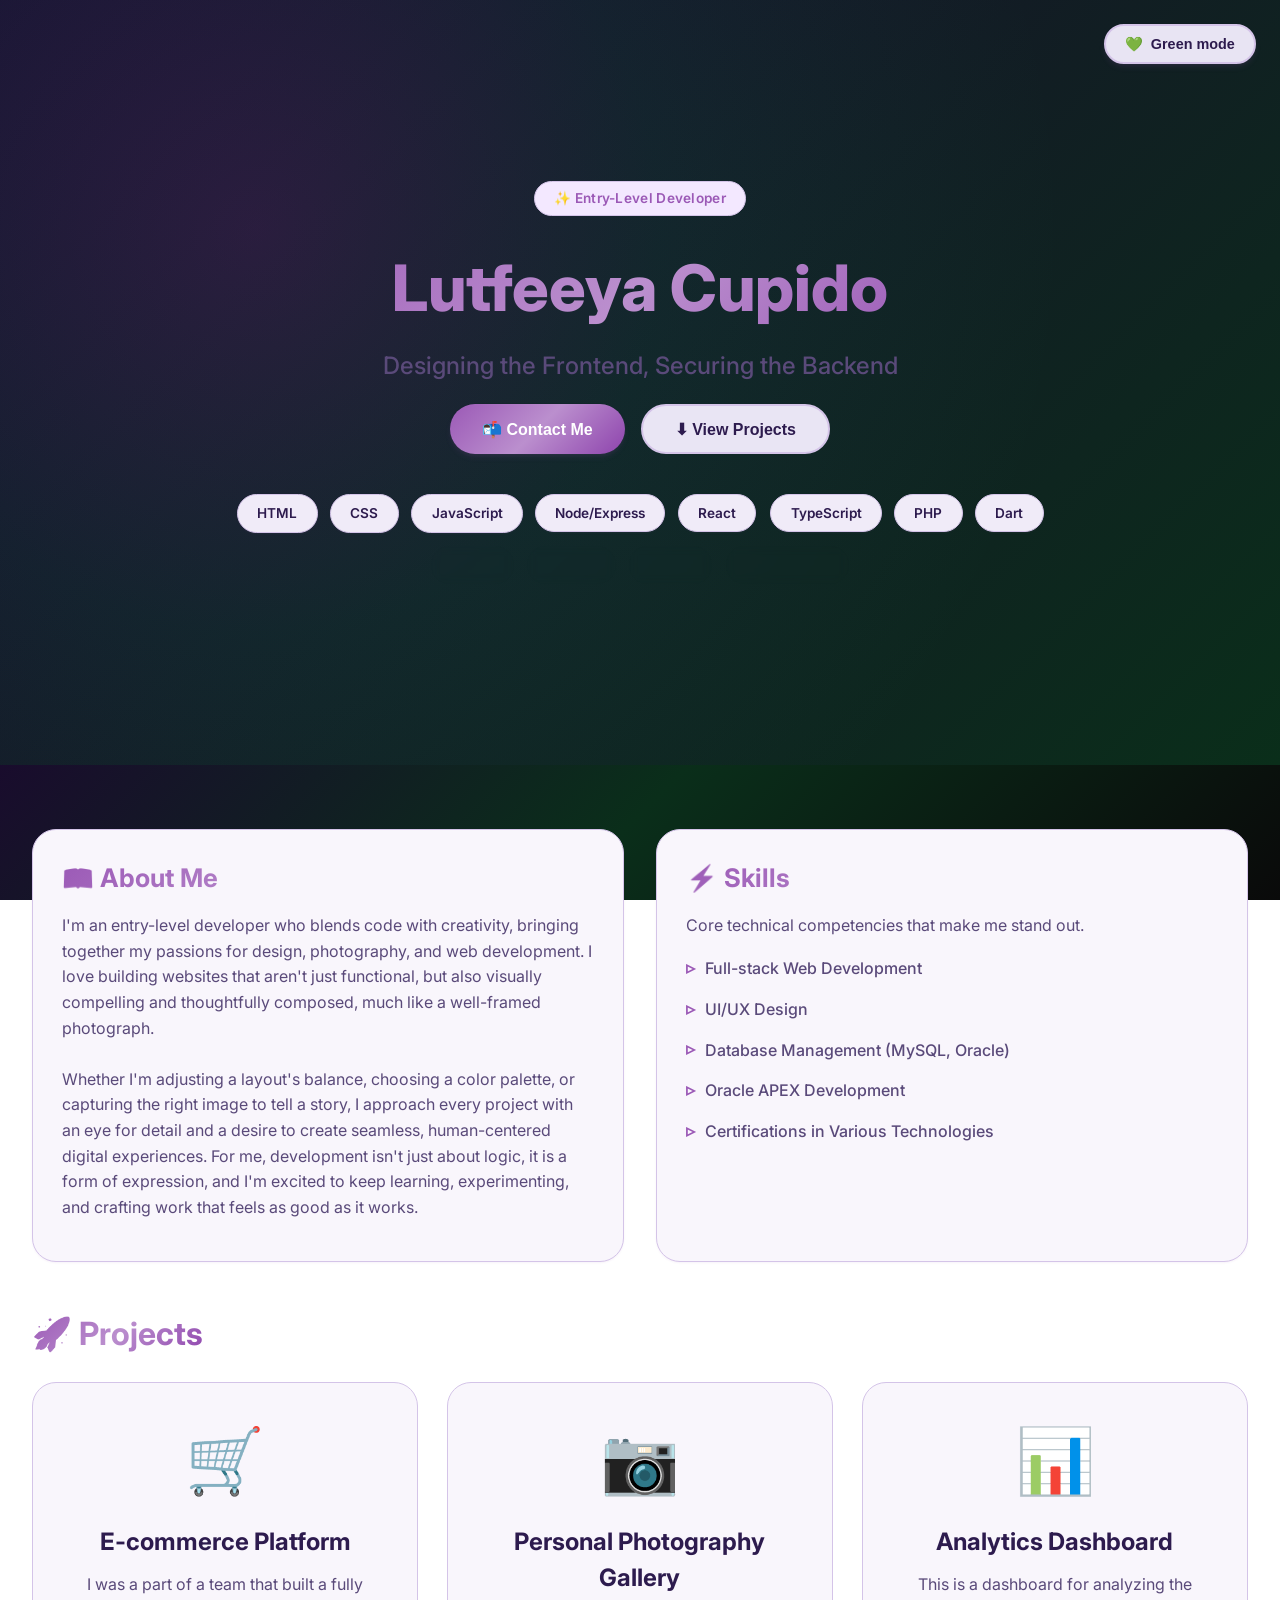
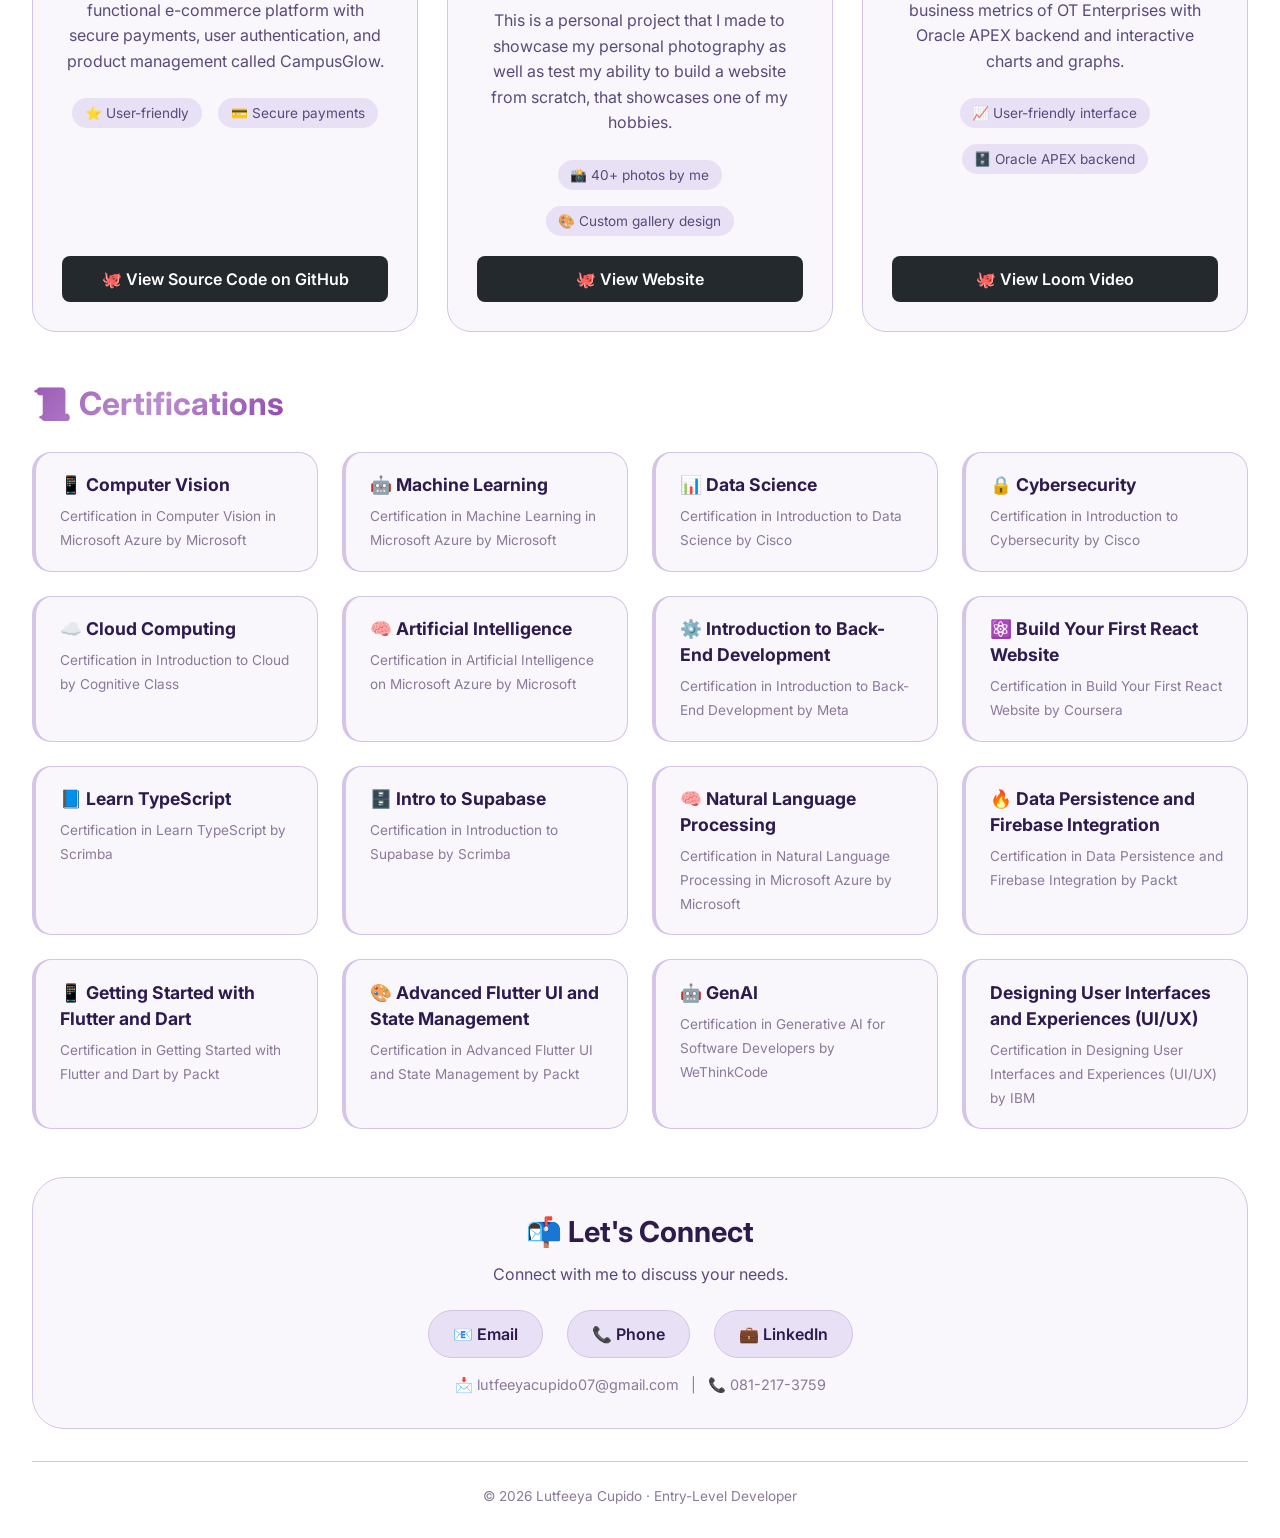
==== index.html @ f327333b "Update" ====
<!DOCTYPE html>
<html lang="en">
<head>
    <meta charset="UTF-8">
    <meta name="viewport" content="width=device-width, initial-scale=1.0, viewport-fit=cover">
    <title>Lutfeeya Cupido | Portfolio</title>
    <link rel="stylesheet" href="style.css">
    <link href="https://fonts.googleapis.com/css2?family=Inter:opsz,wght@14..32,300;14..32,400;14..32,500;14..32,600;14..32,700;14..32,800&display=swap" rel="stylesheet">
</head>
<body>
    <button class="dark-toggle-fixed" id="darkModeToggle" aria-label="Theme toggle">
        <span id="toggleIcon">💚</span> 
        <span id="toggleText">Green mode</span>
    </button>

    <section class="hero-section">
        <div class="hero-overlay"></div>
        <div class="hero-content">
            <div class="hero-badge">✨ Entry-Level Developer</div>
            <h1 class="hero-title">Lutfeeya Cupido</h1>
            <p class="hero-subtitle">Designing the Frontend, Securing the Backend</p>
            <div class="hero-buttons">
                <button class="btn-primary" id="contactMeBtn">📬 Contact Me</button>
                <button class="btn-secondary" id="projectsScrollBtn">⬇ View Projects</button>
            </div>
            <div class="skills-strip-hero">
                <span class="skill-chip">HTML</span>
                <span class="skill-chip">CSS</span>
                <span class="skill-chip">JavaScript</span>
                <span class="skill-chip">Node/Express</span>
                <span class="skill-chip">React</span>
                <span class="skill-chip">TypeScript</span>
                <span class="skill-chip">PHP</span>
                <span class="skill-chip">Dart</span>
                <span class="skill-chip">Flutter</span>
                <span class="skill-chip">MySQL</span>
                <span class="skill-chip">Oracle</span>
                <span class="skill-chip">Oracle APEX</span>
            </div>
        </div>
    </section>

    <div class="container">
        <div class="grid-2col">
            <div class="card">
                <h3>📖 About Me</h3>
                <p class="desc-text">I'm an entry-level developer who blends code with creativity, bringing together my passions for design, photography, and web development. I love building websites that aren't just functional, but also visually compelling and thoughtfully composed, much like a well-framed photograph. <br><br> Whether I'm adjusting a layout's balance, choosing a color palette, or capturing the right image to tell a story, I approach every project with an eye for detail and a desire to create seamless, human-centered digital experiences. For me, development isn't just about logic, it is a form of expression, and I'm excited to keep learning, experimenting, and crafting work that feels as good as it works.</p>
            </div>
            <div class="card">
                <h3>⚡ Skills</h3>
                <p class="desc-text">Core technical competencies that make me stand out.</p>
                <ul class="competency-list">
                    <li>Full-stack Web Development</li>
                    <li>UI/UX Design</li>
                    <li>Database Management (MySQL, Oracle)</li>
                    <li>Oracle APEX Development</li>
                    <li>Certifications in Various Technologies</li>
                    
                </ul>
            </div>
        </div>

        <h3 class="section-title">🚀 Projects</h3>
        <div class="projects-grid">
            <div class="project-card">
                <div class="project-icon">🛒</div>
                <h4>E-commerce Platform</h4>
                <p class="desc-text">I was a part of a team that built a fully functional e-commerce platform with secure payments, user authentication, and product management called CampusGlow.</p>
                <ul class="project-stats">
                    <li>⭐ User-friendly</li>
                    <li>💳 Secure payments</li>
                </ul>
                <a href="https://github.com/natheefahrayners/CampusGlow.git" target="_blank" rel="noopener noreferrer" class="github-link-full">
                    🐙 View Source Code on GitHub
                </a>
            </div>
            
            <div class="project-card">
                <div class="project-icon">📷</div>
                <h4>Personal Photography Gallery</h4>
                <p class="desc-text">This is a personal project that I made to showcase my personal photography as well as test my ability to build a website from scratch, that showcases one of my hobbies.</p>
                <ul class="project-stats">
                    <li>📸 40+ photos by me</li>
                    <li>🎨 Custom gallery design</li>
                </ul>
                <a href="https://lutfeeyasgallery.netlify.app/" target="_blank" rel="noopener noreferrer" class="github-link-full">
                    🐙 View Website
                </a>
            </div>
            
            <div class="project-card">
                <div class="project-icon">📊</div>
                <h4>Analytics Dashboard</h4>
                <p class="desc-text">This is a dashboard for analyzing the business metrics of OT Enterprises with Oracle APEX backend and interactive charts and graphs.</p>
                <ul class="project-stats">
                    <li>📈 User-friendly interface</li>
                    <li>🗄️ Oracle APEX backend</li>
                </ul>
                <a href="https://www.loom.com/share/0abdf5f62fdb4239b5f4ec78c04c329f" target="_blank" rel="noopener noreferrer" class="github-link-full">
                    🐙 View Loom Video
                </a>
            </div>
        </div>

        <h3 class="section-title">📜 Certifications</h3>
        <div class="certs-grid">
            <div class="cert-item">
                <strong>📱 Computer Vision</strong>
                <span>Certification in Computer Vision in Microsoft Azure by Microsoft</span>
            </div>
            <div class="cert-item">
                <strong>🤖 Machine Learning</strong>
                <span>Certification in Machine Learning in Microsoft Azure by Microsoft</span>
            </div>
            <div class="cert-item">
                <strong>📊 Data Science</strong>
                <span>Certification in Introduction to Data Science by Cisco</span>
            </div>
            <div class="cert-item">
                <strong>🔒 Cybersecurity</strong>
                <span>Certification in Introduction to Cybersecurity by Cisco</span>
            </div>
            <div class="cert-item">
                <strong>☁️ Cloud Computing</strong>
                <span>Certification in Introduction to Cloud by Cognitive Class</span>
            </div>
            <div class="cert-item">
                <strong>🧠 Artificial Intelligence</strong>
                <span>Certification in Artificial Intelligence on Microsoft Azure by Microsoft</span>
            </div>
            <div class="cert-item">
                <strong>⚙️ Introduction to Back-End Development</strong>
                <span>Certification in Introduction to Back-End Development by Meta</span>
            </div>
            <div class="cert-item">
                <strong>⚛️ Build Your First React Website</strong>
                <span>Certification in Build Your First React Website by Coursera</span>
            </div>
            <div class="cert-item">
                <strong>📘 Learn TypeScript</strong>
                <span>Certification in Learn TypeScript by Scrimba</span>
            </div>
            <div class="cert-item">
                <strong>🗄️ Intro to Supabase</strong>
                <span>Certification in Introduction to Supabase by Scrimba</span>
            </div>
            <div class="cert-item">
                <strong>🧠 Natural Language Processing</strong>
                <span>Certification in Natural Language Processing in Microsoft Azure by Microsoft</span>
            </div>
            <div class="cert-item">
                <strong>🔥 Data Persistence and Firebase Integration</strong>
                <span>Certification in Data Persistence and Firebase Integration by Packt</span>
            </div>
            <div class="cert-item">
                <strong>📱 Getting Started with Flutter and Dart</strong>
                <span>Certification in Getting Started with Flutter and Dart by Packt</span>
            </div>
            <div class="cert-item">
                <strong>🎨 Advanced Flutter UI and State Management</strong>
                <span>Certification in Advanced Flutter UI and State Management by Packt</span>
            </div>
            <div class="cert-item">
                <strong>🤖 GenAI</strong>
                <span>Certification in Generative AI for Software Developers by WeThinkCode</span>
            </div>
            <div class="cert-item">
                <strong>Designing User Interfaces and Experiences (UI/UX)</strong>
                <span>Certification in Designing User Interfaces and Experiences (UI/UX) by IBM</span>
            </div>
        </div>




        <div class="connect-section">
            <h3 style="font-size: 1.8rem; margin-bottom: 0.5rem;">📬 Let's Connect</h3>
            <p style="color: var(--text-secondary); margin-bottom: 1rem;">Connect with me to discuss your needs.</p>
            <div class="connect-buttons">
                <a href="mailto:lutfeeyacupido07@gmail.com" class="connect-btn">📧 Email</a>
                <a href="tel:+27812173759" class="connect-btn">📞 Phone</a>
                <a href="https://www.linkedin.com/in/lutfeeya-cupido-a578b13b1/" target="_blank" rel="noopener noreferrer" class="connect-btn" id="linkedinLink">💼 LinkedIn</a>
            </div>
            <div style="margin-top: 1rem; font-size: 0.9rem; color: var(--text-muted);">
                <span>📩 lutfeeyacupido07@gmail.com &nbsp;&nbsp;|&nbsp;&nbsp; 📞 081-217-3759</span>
            </div>
        </div>

        <div class="footer-note">
            <p>© 2026 Lutfeeya Cupido · Entry-Level Developer</p>
        </div>
    </div>

    <script src="script.js"></script>
</body>
</html>
---- style.css ----
* {
    margin: 0;
    padding: 0;
    box-sizing: border-box;
}

body {
    font-family: 'Inter', sans-serif;
    background: var(--bg-body);
    color: var(--text-primary);
    line-height: 1.5;
    transition: background 0.3s ease, color 0.3s ease;
    background-attachment: fixed;
}

/* ========== PURPLE MODE ========== */
:root {
    --bg-body: linear-gradient(135deg, #0a0a0a, #1a0a2e, #0a2e1a, #0a0a0a);
    --bg-surface: rgba(245, 240, 255, 0.95);
    --bg-card: #f9f6fc;
    --bg-soft: #e8e0f5;
    --border-light: #d4c4e8;
    --text-primary: #2d1b4e;
    --text-secondary: #5a4a7a;
    --text-muted: #8a7a9a;
    --accent-primary: #9b59b6;
    --accent-secondary: #bb8fce;
    --accent-purple: #8e44ad;
    --accent-hover: #7d3c98;
    --accent-soft: #f3e8ff;
    --shadow-sm: 0 1px 2px 0 rgba(155, 89, 182, 0.08);
    --shadow-md: 0 4px 6px -1px rgba(155, 89, 182, 0.12), 0 2px 4px -1px rgba(155, 89, 182, 0.08);
    --shadow-lg: 0 10px 15px -3px rgba(155, 89, 182, 0.15), 0 4px 6px -2px rgba(155, 89, 182, 0.1);
    --hero-gradient-start: #1a0a2e;
    --hero-gradient-end: #0a2e1a;
    --gradient-primary: linear-gradient(135deg, #9b59b6, #bb8fce, #8e44ad);
    --gradient-hover: linear-gradient(135deg, #8e44ad, #9b59b6, #7d3c98);
}

/* ========== GREEN MODE ========== */
body.dark {
    --bg-body: linear-gradient(135deg, #0a0a0a, #0a2e1a, #1a0a2e, #0a0a0a);
    --bg-surface: #1a2332;
    --bg-card: #1e2a3a;
    --bg-soft: #2a3a4a;
    --border-light: #3a5a6a;
    --text-primary: #f0fdf4;
    --text-secondary: #bbf7d0;
    --text-muted: #86efac;
    --accent-primary: #10b981;
    --accent-secondary: #34d399;
    --accent-purple: #059669;
    --accent-hover: #059669;
    --accent-soft: #064e3b;
    --shadow-sm: 0 1px 2px 0 rgba(16, 185, 129, 0.1);
    --shadow-md: 0 4px 6px -1px rgba(16, 185, 129, 0.2), 0 2px 4px -1px rgba(16, 185, 129, 0.1);
    --shadow-lg: 0 10px 15px -3px rgba(16, 185, 129, 0.2), 0 4px 6px -2px rgba(16, 185, 129, 0.1);
    --hero-gradient-start: #0a2e1a;
    --hero-gradient-end: #1a0a2e;
    --gradient-primary: linear-gradient(135deg, #10b981, #34d399, #059669);
    --gradient-hover: linear-gradient(135deg, #059669, #10b981, #047857);
}

/* Fixed Theme Toggle */
.dark-toggle-fixed {
    position: fixed;
    top: 1.5rem;
    right: 1.5rem;
    z-index: 1000;
    background: var(--bg-surface);
    border: 2px solid var(--border-light);
    border-radius: 60px;
    padding: 0.6rem 1.2rem;
    cursor: pointer;
    display: flex;
    align-items: center;
    gap: 8px;
    font-weight: 600;
    font-size: 0.9rem;
    color: var(--text-primary);
    -webkit-backdrop-filter: blur(10px);
    backdrop-filter: blur(10px);
    transition: all 0.3s cubic-bezier(0.4, 0, 0.2, 1);
    box-shadow: var(--shadow-md);
}

.dark-toggle-fixed:hover {
    transform: translateY(-2px);
    box-shadow: var(--shadow-lg);
    border-color: var(--accent-primary);
}

body:not(.dark) .dark-toggle-fixed:hover {
    background: linear-gradient(135deg, #9b59b6, #7d3c98);
    color: white;
    border-color: transparent;
}

body.dark .dark-toggle-fixed:hover {
    background: linear-gradient(135deg, #10b981, #059669);
    color: white;
    border-color: transparent;
}

/* Hero Section */
.hero-section {
    position: relative;
    min-height: 85vh;
    display: flex;
    align-items: center;
    justify-content: center;
    background: linear-gradient(135deg, var(--hero-gradient-start), var(--hero-gradient-end));
    overflow: hidden;
    padding: 4rem 2rem;
    margin-bottom: 2rem;
    border-bottom: none;
}

.hero-overlay {
    position: absolute;
    top: 0;
    left: 0;
    right: 0;
    bottom: 0;
    background: radial-gradient(circle at 20% 30%, rgba(155, 89, 182, 0.15), rgba(16, 185, 129, 0.08), transparent 70%);
    pointer-events: none;
}

body.dark .hero-overlay {
    background: radial-gradient(circle at 20% 30%, rgba(16, 185, 129, 0.15), rgba(155, 89, 182, 0.08), transparent 70%);
}

.hero-content {
    max-width: 900px;
    margin: 0 auto;
    text-align: center;
    position: relative;
    z-index: 2;
}

.hero-badge {
    display: inline-block;
    background: var(--accent-soft);
    color: var(--accent-primary);
    padding: 0.4rem 1.2rem;
    border-radius: 40px;
    font-size: 0.85rem;
    font-weight: 600;
    margin-bottom: 1.5rem;
    letter-spacing: 0.3px;
    border: 1px solid var(--border-light);
}

.hero-title {
    font-size: 4rem;
    font-weight: 800;
    background: var(--gradient-primary);
    background-clip: text;
    -webkit-background-clip: text;
    color: transparent;
    margin-bottom: 0.75rem;
    letter-spacing: 0;
}

.hero-subtitle {
    font-size: 1.5rem;
    color: var(--text-secondary);
    margin-bottom: 1.25rem;
    font-weight: 500;
}

.hero-buttons {
    display: flex;
    gap: 1rem;
    justify-content: center;
    flex-wrap: wrap;
    margin-bottom: 2.5rem;
}

.btn-primary {
    background: var(--gradient-primary);
    color: white;
    border: none;
    padding: 0.85rem 2rem;
    border-radius: 60px;
    font-size: 1rem;
    font-weight: 600;
    cursor: pointer;
    transition: all 0.3s cubic-bezier(0.4, 0, 0.2, 1);
    box-shadow: var(--shadow-md);
    position: relative;
    overflow: hidden;
}

.btn-primary::before {
    content: '';
    position: absolute;
    top: 0;
    left: -100%;
    width: 100%;
    height: 100%;
    background: linear-gradient(90deg, transparent, rgba(255,255,255,0.2), transparent);
    transition: left 0.5s;
}

.btn-primary:hover::before {
    left: 100%;
}

.btn-primary:hover {
    transform: translateY(-3px);
    background: var(--gradient-hover);
    box-shadow: var(--shadow-lg);
}

.btn-primary:active {
    transform: translateY(0);
}

.btn-secondary {
    background: var(--bg-surface);
    color: var(--text-primary);
    border: 2px solid var(--border-light);
    padding: 0.85rem 2rem;
    border-radius: 60px;
    font-size: 1rem;
    font-weight: 600;
    cursor: pointer;
    transition: all 0.3s cubic-bezier(0.4, 0, 0.2, 1);
    position: relative;
    overflow: hidden;
    text-decoration: none;
    display: inline-block;
}

body:not(.dark) .btn-secondary {
    background: rgba(245, 240, 255, 0.95);
    color: #2d1b4e;
    border-color: #d4c4e8;
}

body:not(.dark) .btn-secondary:hover {
    background: linear-gradient(135deg, #9b59b6, #bb8fce);
    color: white;
    border-color: transparent;
    transform: translateY(-3px);
    box-shadow: var(--shadow-lg);
}

body.dark .btn-secondary:hover {
    background: linear-gradient(135deg, #10b981, #34d399);
    color: white;
    border-color: transparent;
    transform: translateY(-3px);
    box-shadow: var(--shadow-lg);
}

.skills-strip-hero {
    display: flex;
    flex-wrap: wrap;
    gap: 0.8rem;
    justify-content: center;
    margin-top: 1rem;
}

.skill-chip {
    background: var(--bg-surface);
    -webkit-backdrop-filter: blur(4px);
    backdrop-filter: blur(4px);
    padding: 0.5rem 1.2rem;
    border-radius: 40px;
    font-weight: 600;
    font-size: 0.85rem;
    color: var(--text-primary);
    border: 1px solid var(--border-light);
    box-shadow: var(--shadow-sm);
    transition: all 0.3s ease;
    cursor: default;
}

.skill-chip:hover {
    transform: translateY(-3px) scale(1.05);
    border-color: var(--accent-primary);
    box-shadow: var(--shadow-md);
}

body:not(.dark) .skill-chip {
    background: #f0ebf8;
    color: #2d1b4e;
}

body:not(.dark) .skill-chip:hover {
    background: linear-gradient(135deg, #e8e0f5, #f3e8ff);
    color: #9b59b6;
}

body.dark .skill-chip:hover {
    background: linear-gradient(135deg, #064e3b, #1e1b4b);
    color: #34d399;
}

.container {
    max-width: 1280px;
    margin: 0 auto;
    padding: 2rem 2rem;
}

.grid-2col {
    display: grid;
    grid-template-columns: 1fr 1fr;
    gap: 2rem;
    margin-bottom: 3rem;
}

.card {
    background: var(--bg-card);
    border-radius: 1.5rem;
    padding: 1.8rem;
    border: 1px solid var(--border-light);
    box-shadow: var(--shadow-sm);
    transition: all 0.3s cubic-bezier(0.4, 0, 0.2, 1);
}

.card:hover {
    transform: translateY(-5px);
    box-shadow: var(--shadow-lg);
    border-color: var(--accent-primary);
}

.card h3 {
    font-size: 1.6rem;
    margin-bottom: 1rem;
    font-weight: 700;
    background: var(--gradient-primary);
    background-clip: text;
    -webkit-background-clip: text;
    color: transparent;
}

.competency-list {
    list-style: none;
    margin-top: 1rem;
}

.competency-list li {
    margin-bottom: 0.9rem;
    font-weight: 500;
    display: flex;
    align-items: center;
    gap: 10px;
    transition: transform 0.2s ease;
    color: var(--text-secondary);
}

.competency-list li:hover {
    transform: translateX(5px);
    color: var(--accent-primary);
}

.competency-list li::before {
    content: "\25B9";
    color: var(--accent-primary);
    font-weight: bold;
    font-size: 1.1rem;
}

.desc-text {
    color: var(--text-secondary);
    margin-bottom: 0.75rem;
    line-height: 1.6;
}

.section-title {
    font-size: 2rem;
    font-weight: 700;
    margin-bottom: 1.5rem;
    letter-spacing: 0;
    background: var(--gradient-primary);
    background-clip: text;
    -webkit-background-clip: text;
    color: transparent;
    display: inline-block;
}

.projects-grid {
    display: grid;
    grid-template-columns: repeat(auto-fill, minmax(340px, 1fr));
    gap: 1.8rem;
    margin-bottom: 3rem;
}

.project-card {
    background: var(--bg-card);
    border-radius: 1.5rem;
    padding: 1.8rem;
    border: 1px solid var(--border-light);
    transition: all 0.3s cubic-bezier(0.4, 0, 0.2, 1);
    display: flex;
    flex-direction: column;
    text-align: center;
}

.project-card:hover {
    transform: translateY(-6px);
    box-shadow: var(--shadow-lg);
    border-color: var(--accent-primary);
}

.project-icon {
    font-size: 4rem;
    margin-bottom: 1rem;
    display: inline-block;
    animation: float 3s ease-in-out infinite;
}

@keyframes float {
    0%, 100% {
        transform: translateY(0px);
    }
    50% {
        transform: translateY(-10px);
    }
}

.project-card h4 {
    font-size: 1.5rem;
    margin-bottom: 0.75rem;
    font-weight: 700;
    transition: color 0.2s;
    color: var(--text-primary);
}

.project-card:hover h4 {
    color: var(--accent-primary);
}

/* Project Stats */
.project-stats {
    margin-top: 0.75rem;
    margin-bottom: 1.25rem;
    list-style: none;
    display: flex;
    gap: 1rem;
    justify-content: center;
    flex-wrap: wrap;
}

.project-stats li {
    font-size: 0.85rem;
    color: var(--text-secondary);
    display: inline-flex;
    align-items: center;
    gap: 6px;
    transition: transform 0.2s;
    background: var(--bg-soft);
    padding: 0.3rem 0.8rem;
    border-radius: 20px;
}

.project-stats li:hover {
    transform: translateX(3px);
    color: var(--accent-primary);
    background: var(--accent-soft);
}

/* GitHub Link */
.github-link-full {
    display: flex;
    align-items: center;
    justify-content: center;
    gap: 0.5rem;
    width: 100%;
    background: #24292e;
    color: white;
    padding: 0.7rem;
    border-radius: 8px;
    text-decoration: none;
    font-weight: 600;
    transition: all 0.3s ease;
    margin-top: auto;
}

.github-link-full:hover {
    background: #2c3e50;
    transform: translateY(-2px);
    box-shadow: 0 4px 12px rgba(0,0,0,0.15);
}

/* Certifications */
.certs-grid {
    display: grid;
    grid-template-columns: repeat(auto-fit, minmax(280px, 1fr));
    gap: 1.5rem;
    margin-bottom: 3rem;
}

.cert-item {
    background: var(--bg-card);
    border-radius: 1.2rem;
    padding: 1.2rem 1.5rem;
    border-left: 4px solid var(--accent-primary);
    border: 1px solid var(--border-light);
    border-left-width: 4px;
    transition: all 0.3s ease;
}

.cert-item:hover {
    transform: translateX(5px) translateY(-3px);
    box-shadow: var(--shadow-md);
    border-color: var(--accent-primary);
}

.cert-item strong {
    display: block;
    font-size: 1.1rem;
    margin-bottom: 0.3rem;
    color: var(--text-primary);
}

.cert-item span {
    font-size: 0.85rem;
    color: var(--text-muted);
    line-height: 1.4;
}

/* Connect Section */
.connect-section {
    background: var(--bg-card);
    border-radius: 2rem;
    padding: 2rem;
    text-align: center;
    border: 1px solid var(--border-light);
    margin-bottom: 2rem;
    transition: all 0.3s ease;
}

.connect-section:hover {
    box-shadow: var(--shadow-lg);
    border-color: var(--accent-primary);
}

.connect-buttons {
    display: flex;
    justify-content: center;
    gap: 1.5rem;
    flex-wrap: wrap;
    margin: 1.5rem 0 1rem;
}

.connect-btn {
    background: var(--bg-soft);
    padding: 0.7rem 1.5rem;
    border-radius: 60px;
    text-decoration: none;
    color: var(--text-primary);
    font-weight: 600;
    transition: all 0.3s cubic-bezier(0.4, 0, 0.2, 1);
    display: inline-flex;
    align-items: center;
    gap: 8px;
    border: 1px solid var(--border-light);
    position: relative;
    overflow: hidden;
}

.connect-btn::before {
    content: '';
    position: absolute;
    top: 0;
    left: -100%;
    width: 100%;
    height: 100%;
    background: linear-gradient(90deg, transparent, rgba(255,255,255,0.2), transparent);
    transition: left 0.5s;
}

.connect-btn:hover::before {
    left: 100%;
}

body:not(.dark) .connect-btn {
    background: #e8e0f5;
    color: #2d1b4e;
}

body:not(.dark) .connect-btn:hover {
    background: linear-gradient(135deg, #9b59b6, #bb8fce);
    color: white;
    border-color: transparent;
    transform: translateY(-3px);
    box-shadow: var(--shadow-md);
}

body.dark .connect-btn:hover {
    background: linear-gradient(135deg, #10b981, #34d399);
    color: white;
    border-color: transparent;
    transform: translateY(-3px);
    box-shadow: var(--shadow-md);
}

.footer-note {
    text-align: center;
    padding-top: 1.5rem;
    border-top: 1px solid var(--border-light);
    color: var(--text-muted);
    font-size: 0.85rem;
}

@media (max-width: 780px) {
    .container {
        padding: 1.2rem;
    }
    .grid-2col {
        grid-template-columns: 1fr;
        gap: 1.5rem;
    }
    .hero-title {
        font-size: 2.5rem;
    }
    .hero-subtitle {
        font-size: 1.2rem;
    }
    .section-title {
        font-size: 1.7rem;
    }
    .hero-section {
        min-height: 70vh;
        padding: 5rem 1.5rem;
    }
    .dark-toggle-fixed {
        top: 1rem;
        right: 1rem;
        padding: 0.4rem 1rem;
        font-size: 0.8rem;
    }
    .certs-grid {
        grid-template-columns: 1fr;
        gap: 1rem;
    }
    .projects-grid {
        grid-template-columns: 1fr;
    }
    .project-stats li {
        font-size: 0.75rem;
        padding: 0.25rem 0.6rem;
    }
    .project-icon {
        font-size: 3rem;
    }
}

button {
    background: none;
    border: none;
    cursor: pointer;
}

html {
    scroll-behavior: smooth;
}
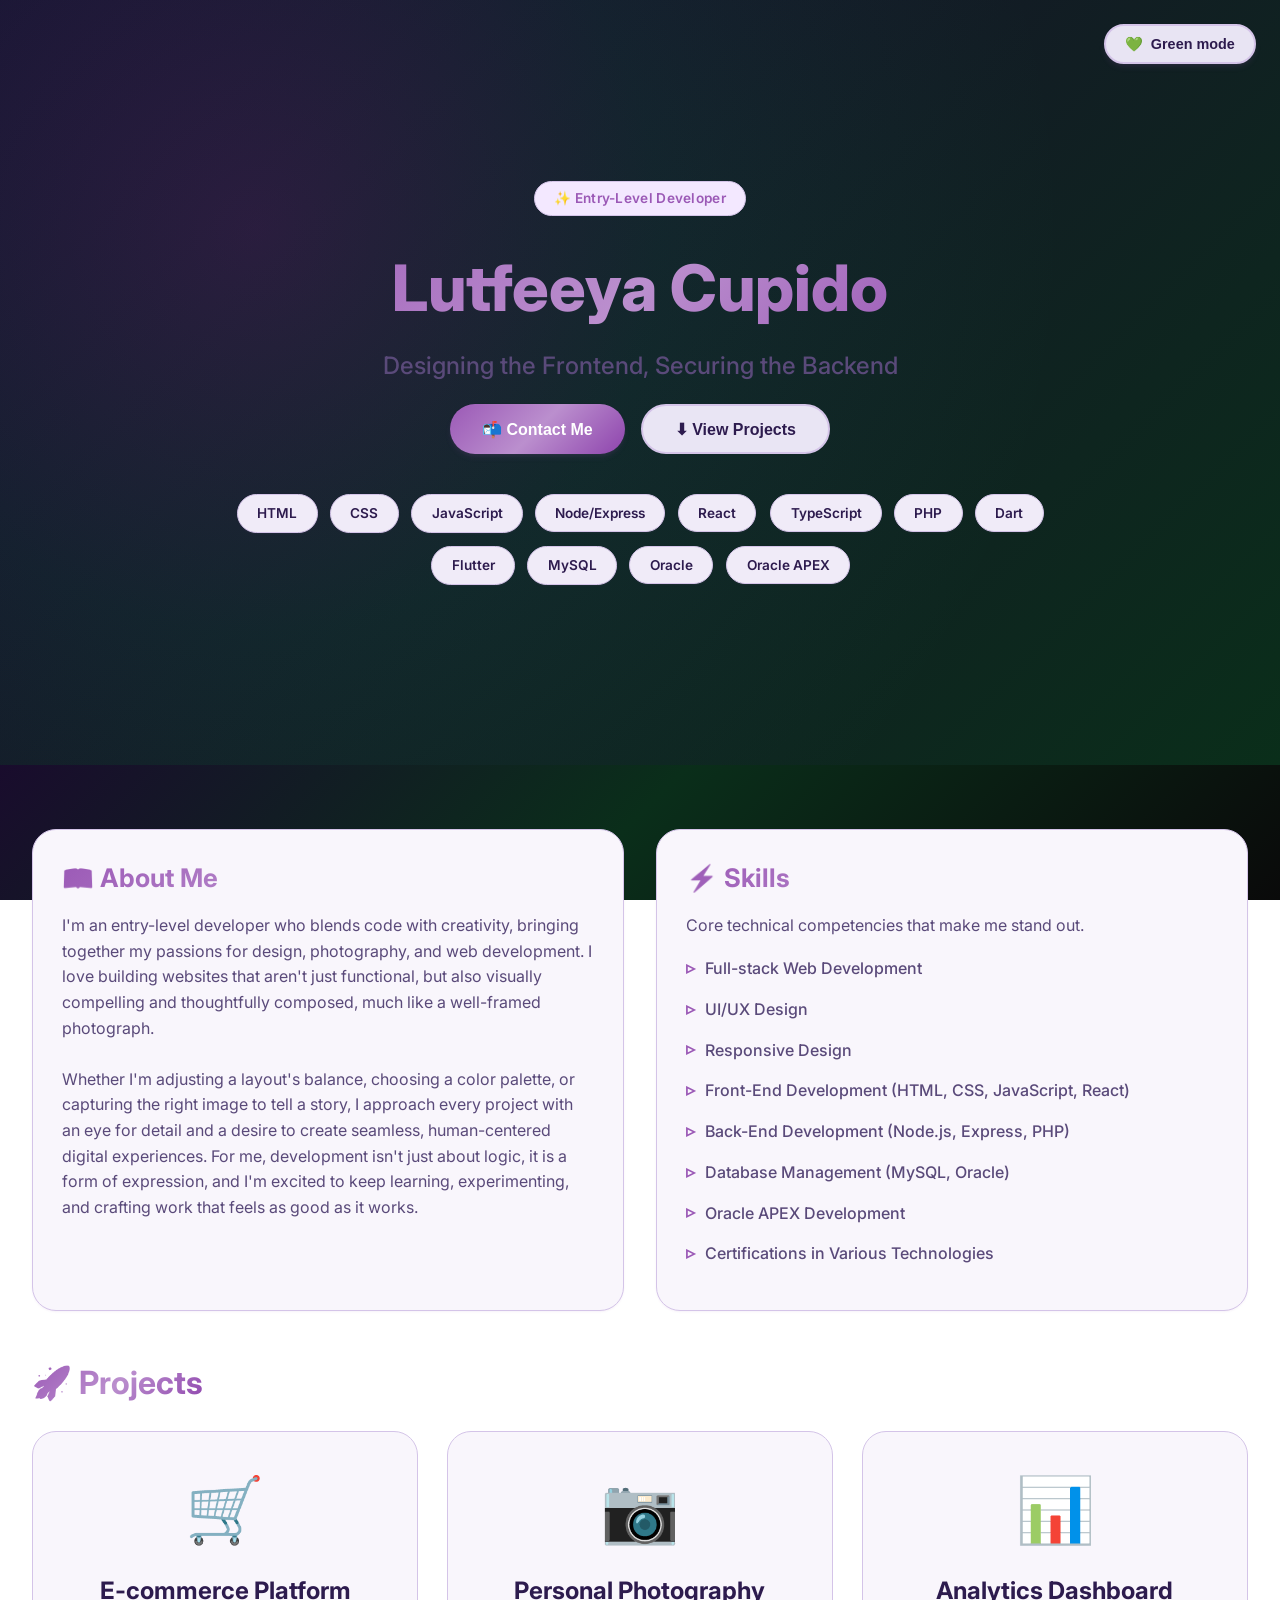
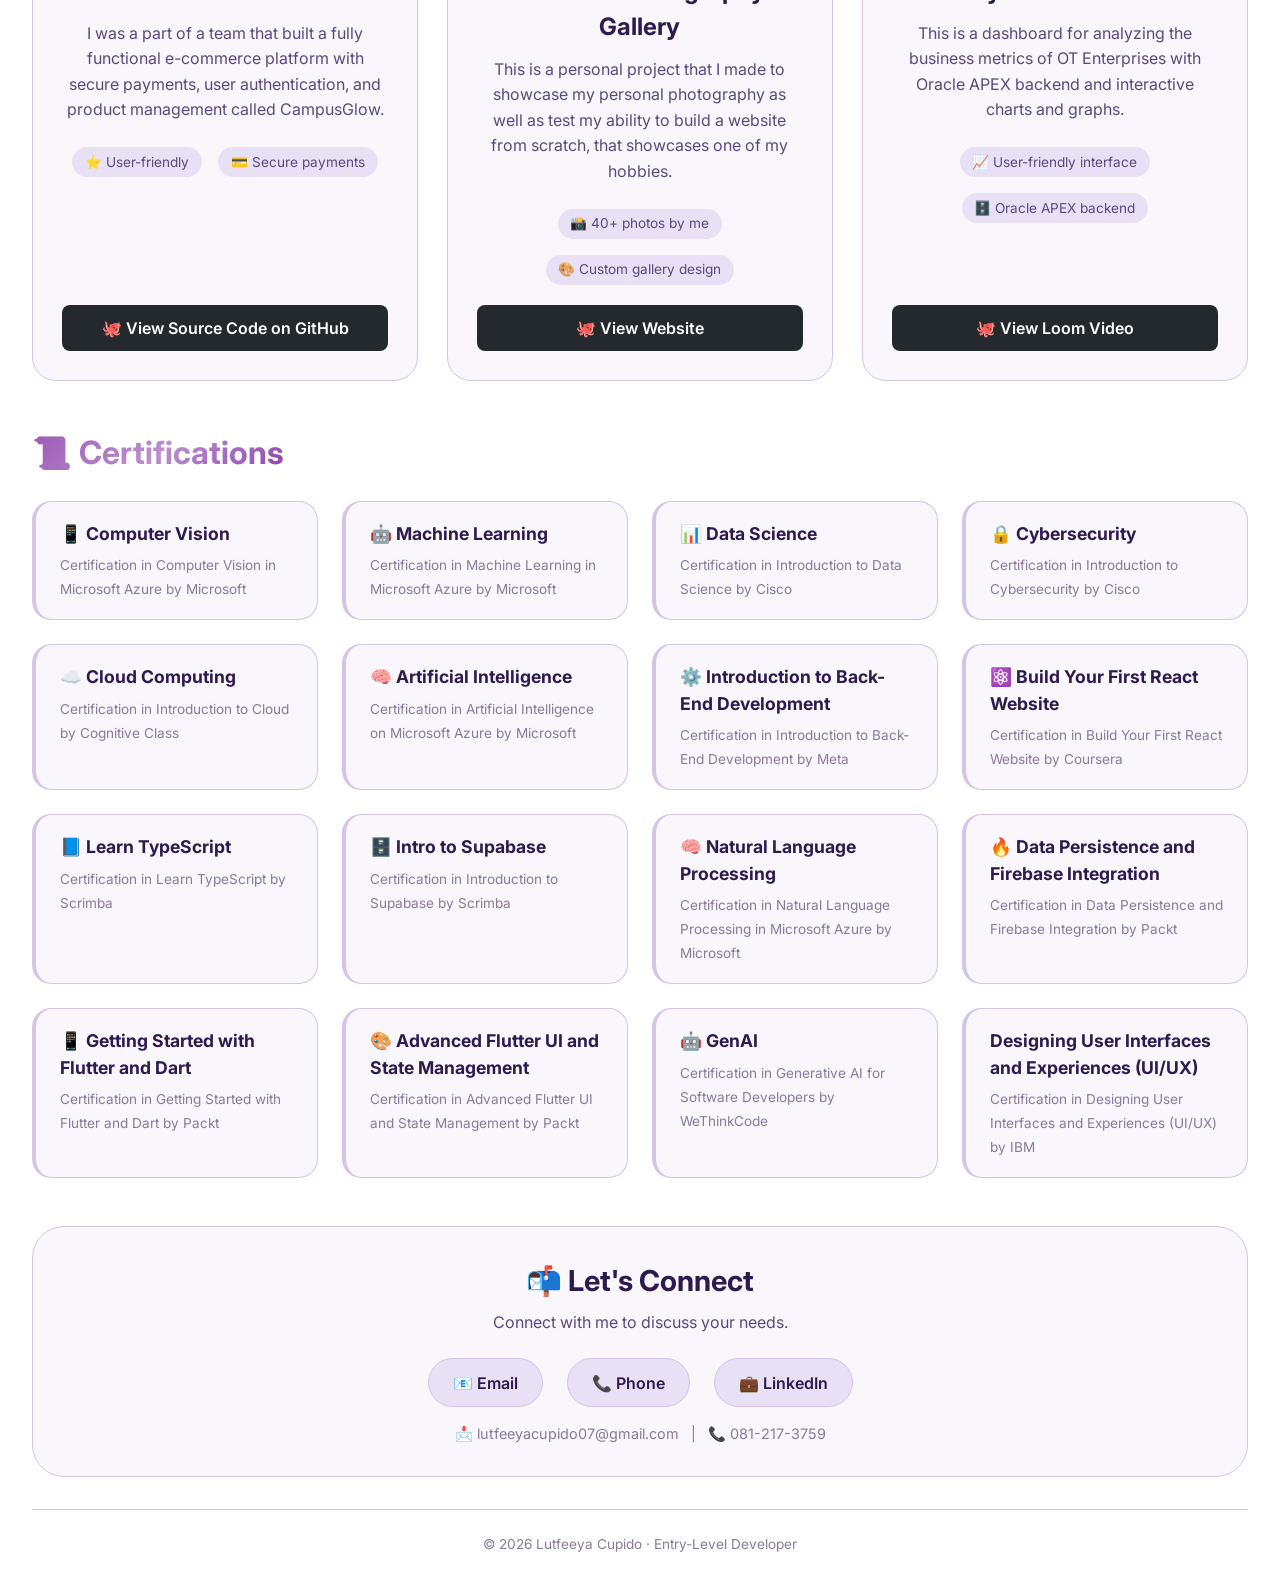
==== commit e7eb99f2: "Update" ====
--- a/index.html
+++ b/index.html
@@ -40,7 +40,7 @@
         </div>
     </section>
 
-    <div class="container">
+    <main class="container">
         <div class="grid-2col">
             <div class="card">
                 <h3>📖 About Me</h3>
@@ -52,6 +52,9 @@
                 <ul class="competency-list">
                     <li>Full-stack Web Development</li>
                     <li>UI/UX Design</li>
+                    <li>Responsive Design</li>
+                    <li>Front-End Development (HTML, CSS, JavaScript, React)</li>
+                    <li>Back-End Development (Node.js, Express, PHP)</li>
                     <li>Database Management (MySQL, Oracle)</li>
                     <li>Oracle APEX Development</li>
                     <li>Certifications in Various Technologies</li>
@@ -60,136 +63,140 @@
             </div>
         </div>
 
-        <h3 class="section-title">🚀 Projects</h3>
-        <div class="projects-grid">
-            <div class="project-card">
-                <div class="project-icon">🛒</div>
-                <h4>E-commerce Platform</h4>
-                <p class="desc-text">I was a part of a team that built a fully functional e-commerce platform with secure payments, user authentication, and product management called CampusGlow.</p>
-                <ul class="project-stats">
-                    <li>⭐ User-friendly</li>
-                    <li>💳 Secure payments</li>
-                </ul>
-                <a href="https://github.com/natheefahrayners/CampusGlow.git" target="_blank" rel="noopener noreferrer" class="github-link-full">
-                    🐙 View Source Code on GitHub
-                </a>
-            </div>
-            
-            <div class="project-card">
-                <div class="project-icon">📷</div>
-                <h4>Personal Photography Gallery</h4>
-                <p class="desc-text">This is a personal project that I made to showcase my personal photography as well as test my ability to build a website from scratch, that showcases one of my hobbies.</p>
-                <ul class="project-stats">
-                    <li>📸 40+ photos by me</li>
-                    <li>🎨 Custom gallery design</li>
-                </ul>
-                <a href="https://lutfeeyasgallery.netlify.app/" target="_blank" rel="noopener noreferrer" class="github-link-full">
-                    🐙 View Website
-                </a>
-            </div>
-            
-            <div class="project-card">
-                <div class="project-icon">📊</div>
-                <h4>Analytics Dashboard</h4>
-                <p class="desc-text">This is a dashboard for analyzing the business metrics of OT Enterprises with Oracle APEX backend and interactive charts and graphs.</p>
-                <ul class="project-stats">
-                    <li>📈 User-friendly interface</li>
-                    <li>🗄️ Oracle APEX backend</li>
-                </ul>
-                <a href="https://www.loom.com/share/0abdf5f62fdb4239b5f4ec78c04c329f" target="_blank" rel="noopener noreferrer" class="github-link-full">
-                    🐙 View Loom Video
-                </a>
-            </div>
-        </div>
-
-        <h3 class="section-title">📜 Certifications</h3>
-        <div class="certs-grid">
-            <div class="cert-item">
-                <strong>📱 Computer Vision</strong>
-                <span>Certification in Computer Vision in Microsoft Azure by Microsoft</span>
-            </div>
-            <div class="cert-item">
-                <strong>🤖 Machine Learning</strong>
-                <span>Certification in Machine Learning in Microsoft Azure by Microsoft</span>
-            </div>
-            <div class="cert-item">
-                <strong>📊 Data Science</strong>
-                <span>Certification in Introduction to Data Science by Cisco</span>
-            </div>
-            <div class="cert-item">
-                <strong>🔒 Cybersecurity</strong>
-                <span>Certification in Introduction to Cybersecurity by Cisco</span>
-            </div>
-            <div class="cert-item">
-                <strong>☁️ Cloud Computing</strong>
-                <span>Certification in Introduction to Cloud by Cognitive Class</span>
-            </div>
-            <div class="cert-item">
-                <strong>🧠 Artificial Intelligence</strong>
-                <span>Certification in Artificial Intelligence on Microsoft Azure by Microsoft</span>
-            </div>
-            <div class="cert-item">
-                <strong>⚙️ Introduction to Back-End Development</strong>
-                <span>Certification in Introduction to Back-End Development by Meta</span>
-            </div>
-            <div class="cert-item">
-                <strong>⚛️ Build Your First React Website</strong>
-                <span>Certification in Build Your First React Website by Coursera</span>
-            </div>
-            <div class="cert-item">
-                <strong>📘 Learn TypeScript</strong>
-                <span>Certification in Learn TypeScript by Scrimba</span>
-            </div>
-            <div class="cert-item">
-                <strong>🗄️ Intro to Supabase</strong>
-                <span>Certification in Introduction to Supabase by Scrimba</span>
-            </div>
-            <div class="cert-item">
-                <strong>🧠 Natural Language Processing</strong>
-                <span>Certification in Natural Language Processing in Microsoft Azure by Microsoft</span>
-            </div>
-            <div class="cert-item">
-                <strong>🔥 Data Persistence and Firebase Integration</strong>
-                <span>Certification in Data Persistence and Firebase Integration by Packt</span>
-            </div>
-            <div class="cert-item">
-                <strong>📱 Getting Started with Flutter and Dart</strong>
-                <span>Certification in Getting Started with Flutter and Dart by Packt</span>
-            </div>
-            <div class="cert-item">
-                <strong>🎨 Advanced Flutter UI and State Management</strong>
-                <span>Certification in Advanced Flutter UI and State Management by Packt</span>
-            </div>
-            <div class="cert-item">
-                <strong>🤖 GenAI</strong>
-                <span>Certification in Generative AI for Software Developers by WeThinkCode</span>
-            </div>
-            <div class="cert-item">
-                <strong>Designing User Interfaces and Experiences (UI/UX)</strong>
-                <span>Certification in Designing User Interfaces and Experiences (UI/UX) by IBM</span>
-            </div>
-        </div>
-
-
-
-
-        <div class="connect-section">
-            <h3 style="font-size: 1.8rem; margin-bottom: 0.5rem;">📬 Let's Connect</h3>
-            <p style="color: var(--text-secondary); margin-bottom: 1rem;">Connect with me to discuss your needs.</p>
+        <section id="projects">
+            <h3 class="section-title">🚀 Projects</h3>
+            <div class="projects-grid">
+                <div class="project-card">
+                    <div class="project-icon">🛒</div>
+                    <h4>E-commerce Platform</h4>
+                    <p class="desc-text">I was a part of a team that built a fully functional e-commerce platform with secure payments, user authentication, and product management called CampusGlow.</p>
+                    <ul class="project-stats">
+                        <li>⭐ User-friendly</li>
+                        <li>💳 Secure payments</li>
+                    </ul>
+                    <a href="https://github.com/natheefahrayners/CampusGlow.git" target="_blank" rel="noopener noreferrer" class="github-link-full">
+                        🐙 View Source Code on GitHub
+                    </a>
+                </div>
+                
+                <div class="project-card">
+                    <div class="project-icon">📷</div>
+                    <h4>Personal Photography Gallery</h4>
+                    <p class="desc-text">This is a personal project that I made to showcase my personal photography as well as test my ability to build a website from scratch, that showcases one of my hobbies.</p>
+                    <ul class="project-stats">
+                        <li>📸 40+ photos by me</li>
+                        <li>🎨 Custom gallery design</li>
+                    </ul>
+                    <a href="https://lutfeeyasgallery.netlify.app/" target="_blank" rel="noopener noreferrer" class="github-link-full">
+                        🐙 View Website
+                    </a>
+                </div>
+                
+                <div class="project-card">
+                    <div class="project-icon">📊</div>
+                    <h4>Analytics Dashboard</h4>
+                    <p class="desc-text">This is a dashboard for analyzing the business metrics of OT Enterprises with Oracle APEX backend and interactive charts and graphs.</p>
+                    <ul class="project-stats">
+                        <li>📈 User-friendly interface</li>
+                        <li>🗄️ Oracle APEX backend</li>
+                    </ul>
+                    <a href="https://www.loom.com/share/0abdf5f62fdb4239b5f4ec78c04c329f" target="_blank" rel="noopener noreferrer" class="github-link-full">
+                        🐙 View Loom Video
+                    </a>
+                </div>
+            </div>
+        </section>
+
+        <section>
+            <h3 class="section-title">📜 Certifications</h3>
+            <div class="certs-grid">
+                <div class="cert-item">
+                    <strong>📱 Computer Vision</strong>
+                    <span>Certification in Computer Vision in Microsoft Azure by Microsoft</span>
+                </div>
+                <div class="cert-item">
+                    <strong>🤖 Machine Learning</strong>
+                    <span>Certification in Machine Learning in Microsoft Azure by Microsoft</span>
+                </div>
+                <div class="cert-item">
+                    <strong>📊 Data Science</strong>
+                    <span>Certification in Introduction to Data Science by Cisco</span>
+                </div>
+                <div class="cert-item">
+                    <strong>🔒 Cybersecurity</strong>
+                    <span>Certification in Introduction to Cybersecurity by Cisco</span>
+                </div>
+                <div class="cert-item">
+                    <strong>☁️ Cloud Computing</strong>
+                    <span>Certification in Introduction to Cloud by Cognitive Class</span>
+                </div>
+                <div class="cert-item">
+                    <strong>🧠 Artificial Intelligence</strong>
+                    <span>Certification in Artificial Intelligence on Microsoft Azure by Microsoft</span>
+                </div>
+                <div class="cert-item">
+                    <strong>⚙️ Introduction to Back-End Development</strong>
+                    <span>Certification in Introduction to Back-End Development by Meta</span>
+                </div>
+                <div class="cert-item">
+                    <strong>⚛️ Build Your First React Website</strong>
+                    <span>Certification in Build Your First React Website by Coursera</span>
+                </div>
+                <div class="cert-item">
+                    <strong>📘 Learn TypeScript</strong>
+                    <span>Certification in Learn TypeScript by Scrimba</span>
+                </div>
+                <div class="cert-item">
+                    <strong>🗄️ Intro to Supabase</strong>
+                    <span>Certification in Introduction to Supabase by Scrimba</span>
+                </div>
+                <div class="cert-item">
+                    <strong>🧠 Natural Language Processing</strong>
+                    <span>Certification in Natural Language Processing in Microsoft Azure by Microsoft</span>
+                </div>
+                <div class="cert-item">
+                    <strong>🔥 Data Persistence and Firebase Integration</strong>
+                    <span>Certification in Data Persistence and Firebase Integration by Packt</span>
+                </div>
+                <div class="cert-item">
+                    <strong>📱 Getting Started with Flutter and Dart</strong>
+                    <span>Certification in Getting Started with Flutter and Dart by Packt</span>
+                </div>
+                <div class="cert-item">
+                    <strong>🎨 Advanced Flutter UI and State Management</strong>
+                    <span>Certification in Advanced Flutter UI and State Management by Packt</span>
+                </div>
+                <div class="cert-item">
+                    <strong>🤖 GenAI</strong>
+                    <span>Certification in Generative AI for Software Developers by WeThinkCode</span>
+                </div>
+                <div class="cert-item">
+                    <strong>Designing User Interfaces and Experiences (UI/UX)</strong>
+                    <span>Certification in Designing User Interfaces and Experiences (UI/UX) by IBM</span>
+                </div>
+            </div>
+        </section>
+
+
+
+
+        <section class="connect-section">
+            <h3 class="connect-title">📬 Let's Connect</h3>
+            <p class="connect-subtitle">Connect with me to discuss your needs.</p>
             <div class="connect-buttons">
                 <a href="mailto:lutfeeyacupido07@gmail.com" class="connect-btn">📧 Email</a>
                 <a href="tel:+27812173759" class="connect-btn">📞 Phone</a>
                 <a href="https://www.linkedin.com/in/lutfeeya-cupido-a578b13b1/" target="_blank" rel="noopener noreferrer" class="connect-btn" id="linkedinLink">💼 LinkedIn</a>
             </div>
-            <div style="margin-top: 1rem; font-size: 0.9rem; color: var(--text-muted);">
+            <div class="connect-details">
                 <span>📩 lutfeeyacupido07@gmail.com &nbsp;&nbsp;|&nbsp;&nbsp; 📞 081-217-3759</span>
             </div>
-        </div>
-
-        <div class="footer-note">
+        </section>
+
+        <footer class="footer-note">
             <p>© 2026 Lutfeeya Cupido · Entry-Level Developer</p>
-        </div>
-    </div>
+        </footer>
+    </main>
 
     <script src="script.js"></script>
 </body>
--- a/style.css
+++ b/style.css
@@ -233,12 +233,6 @@
     display: inline-block;
 }
 
-body:not(.dark) .btn-secondary {
-    background: rgba(245, 240, 255, 0.95);
-    color: #2d1b4e;
-    border-color: #d4c4e8;
-}
-
 body:not(.dark) .btn-secondary:hover {
     background: linear-gradient(135deg, #9b59b6, #bb8fce);
     color: white;
@@ -539,6 +533,21 @@
     border-color: var(--accent-primary);
 }
 
+.connect-title {
+    font-size: 1.8rem;
+    margin-bottom: 0.5rem;
+}
+
+.connect-subtitle {
+    color: var(--text-secondary);
+    margin-bottom: 1rem;
+}
+
+.connect-details {
+    margin-top: 1rem;
+    font-size: 0.9rem;
+    color: var(--text-muted);
+}
 .connect-buttons {
     display: flex;
     justify-content: center;
